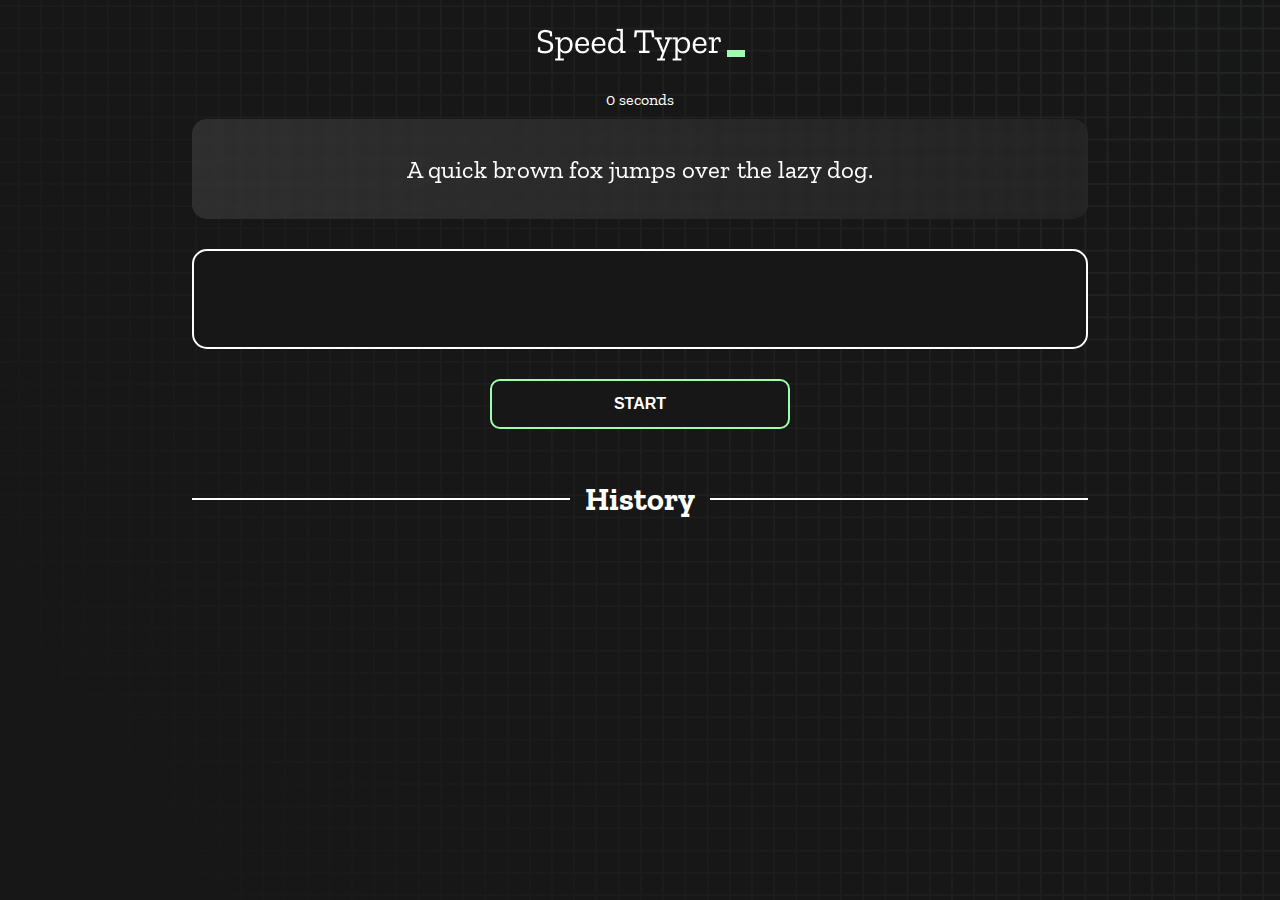
==== index.html @ 41b94ed2 "Initial commit" ====
<!DOCTYPE html>
<html lang="en">
  <head>
    <meta charset="UTF-8" />
    <meta http-equiv="X-UA-Compatible" content="IE=edge" />
    <meta name="viewport" content="width=device-width, initial-scale=1.0" />
    <title>Speed Monster</title>
    <link rel="stylesheet" href="styles.css" />
    <link rel="preconnect" href="https://fonts.googleapis.com" />
    <link rel="preconnect" href="https://fonts.gstatic.com" crossorigin />
    <link
      href="https://fonts.googleapis.com/css2?family=Zilla+Slab:wght@300;400;500&display=swap"
      rel="stylesheet"
    />
  </head>
  <body>
    <h1 class="title"><img src="./logo.png" /></h1>
    <div id="show-time">0 seconds</div>

    <div class="box-container">
      <div id="question"></div>

      <div id="display" class="inactive"></div>

      <div class="buttons">
        <button id="starts">START</button>
      </div>

      <div class="divider-container">
        <div class="line"></div>
        <h1 class="title2">History</h1>
        <div class="line"></div>
      </div>
      <div id="histories"></div>
    </div>

    <div id="countdown"></div>
    <div id="modal-background" class="hidden"></div>
    <div id="result" class="hidden"></div>

    <script src="./history.js"></script>
    <script src="./script.js"></script>
  </body>
</html>
---- styles.css ----
* {
  padding: 0;
  margin: 0;
  box-sizing: border-box;
}

body {
  background-image: url("./bg.png");
  background-size: cover;
  background-position: left top;
  font-family: "Zilla Slab", serif;
}

.box-container {
  width: 70%;
  margin: 0 auto;
}

#question {
  height: 100px;
  display: flex;
  align-items: center;
  justify-content: center;
  color: white;
  font-size: 25px;
  border-radius: 15px;
  background: rgb(255, 255, 255);
  background: linear-gradient(
    92.49deg,
    rgba(255, 255, 255, 0.1) 0.18%,
    rgba(255, 255, 255, 0.05) 99.85%
  );
  backdrop-filter: blur(5px);
  margin-bottom: 30px;
}

#display {
  height: 100px;
  display: flex;
  flex-wrap: wrap;
  align-items: center;
  padding-left: 5rem;
  color: white;
  font-size: 32px;
  background-color: #171717;
  border: 2px solid #9dffad;
  border-radius: 15px;
}

#countdown {
  position: fixed;
  height: 100vh;
  width: 100vw;
  background-color: rgba(0, 0, 0, 0.8);
  top: 0;
  left: 0;
  display: flex;
  align-items: center;
  justify-content: center;
  font-size: 3rem;
  color: white;
  display: none;
}
#result {
  position: fixed;
  top: 10%; 
  left: 10%;
  transform: translate(-50%, -50%);
  height: 250px;
  width: 400px;
  background-color: #171717;
  border-radius: 15px;
  border: 2px solid #9dffad;
  color: white;
  text-align: center;
  padding: 2rem;
}
#show-time{
  text-align: center;
  color: white;
  margin: 10px 0;
}

.green {
  color: #9dffad;
}
.red {
  color: #eb6565;
}
.bold {
  font-weight: 700;
}
.inactive {
  border: 2px solid white !important;
}
.hidden {
  display: none;
}
.title {
  text-align: center;
  color: white;
  margin: 20px 0;
}

.divider-container {
  height: 80px;
  display: flex;
  justify-content: center;
  align-items: center;
  gap: 15px;
  margin: 0 auto;
}

.line {
  height: 2px;
  background: white;
  width: 100%;
}

.title2 {
  color: white;
  display: block;
}

.buttons {
  display: flex;
  justify-content: center;
  margin: 30px 0;
}
button {
  padding: 10px 20px;
  border: none;
  font-size: 16px;
  font-weight: bold;
  width: 300px;
  height: 50px;
  color: white;
  background-color: #171717;
  border-radius: 10px;
  border: 2px solid #9dffad;
  cursor: pointer;
}

#histories {
  display: flex;
  flex-wrap: wrap;
  justify-content: space-around;
}

.card {
  width: 100%;
  height: 100%;
  padding: 50px;
  display: flex;
  justify-content: space-between;
  align-items: center;
  padding: 20px 30px;
  color: white;
  border-radius: 15px;
  background: rgb(255, 255, 255);
  background: linear-gradient(
    92.49deg,
    rgba(255, 255, 255, 0.1) 0.18%,
    rgba(255, 255, 255, 0.05) 99.85%
  );
  backdrop-filter: blur(5px);
  margin-bottom: 30px;
}

#modal-background {
  background: rgb(255, 255, 255);
  background: linear-gradient(
    92.49deg,
    rgba(255, 255, 255, 0.1) 0.18%,
    rgba(255, 255, 255, 0.05) 99.85%
  );
  backdrop-filter: blur(5px);
  height: 100vh;
  width: 100%;
  position: fixed;
  top: 0;
}

@media only screen and (max-width: 700px) {
  .box-container {
    padding: 0 20px;
    width: 100%;
  }
  .card {
    flex-direction: column;
  }
}
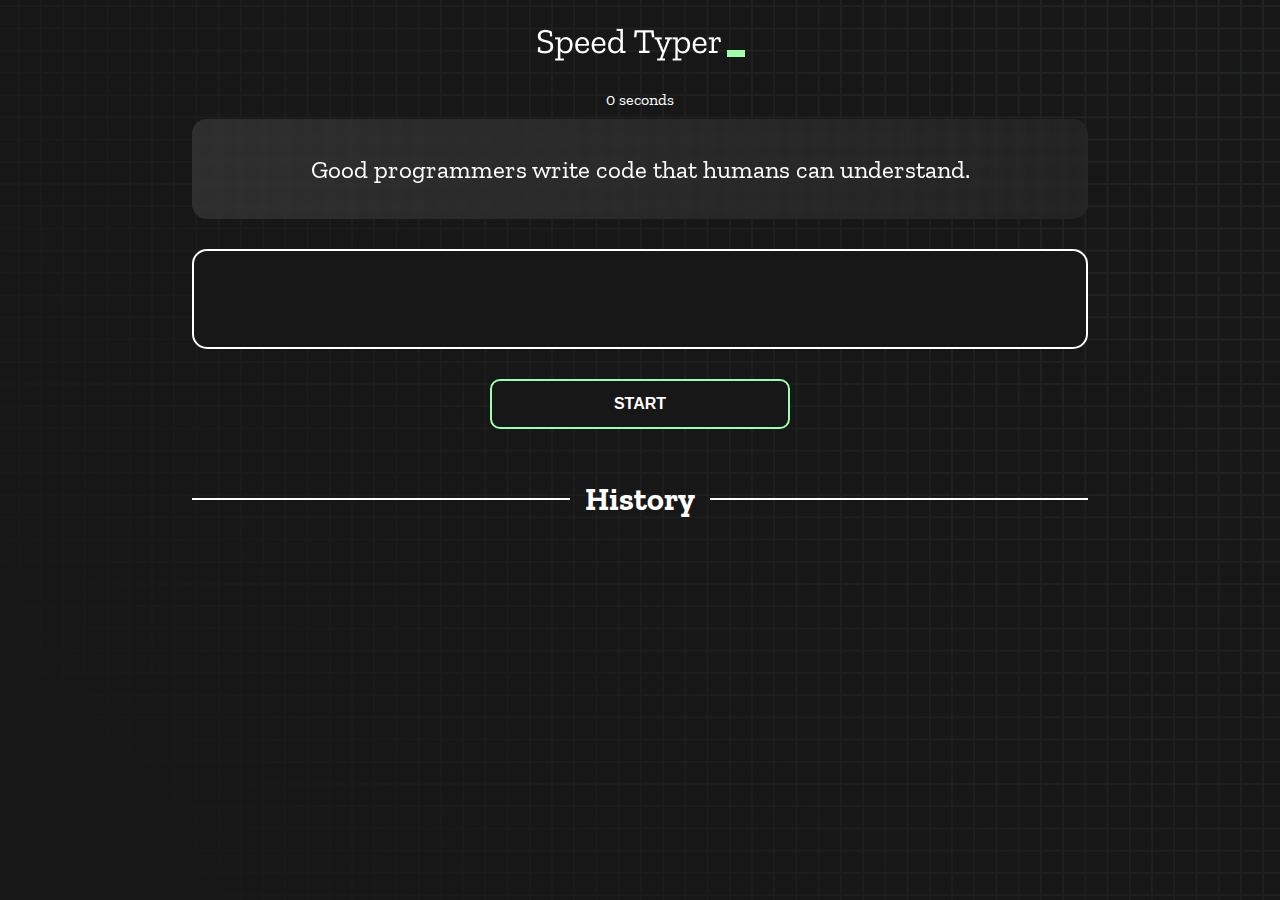
==== commit c6f6ee58: "start button fixed" ====
--- a/index.html
+++ b/index.html
@@ -23,7 +23,7 @@
       <div id="display" class="inactive"></div>
 
       <div class="buttons">
-        <button id="starts">START</button>
+        <button id="start">START</button>
       </div>
 
       <div class="divider-container">
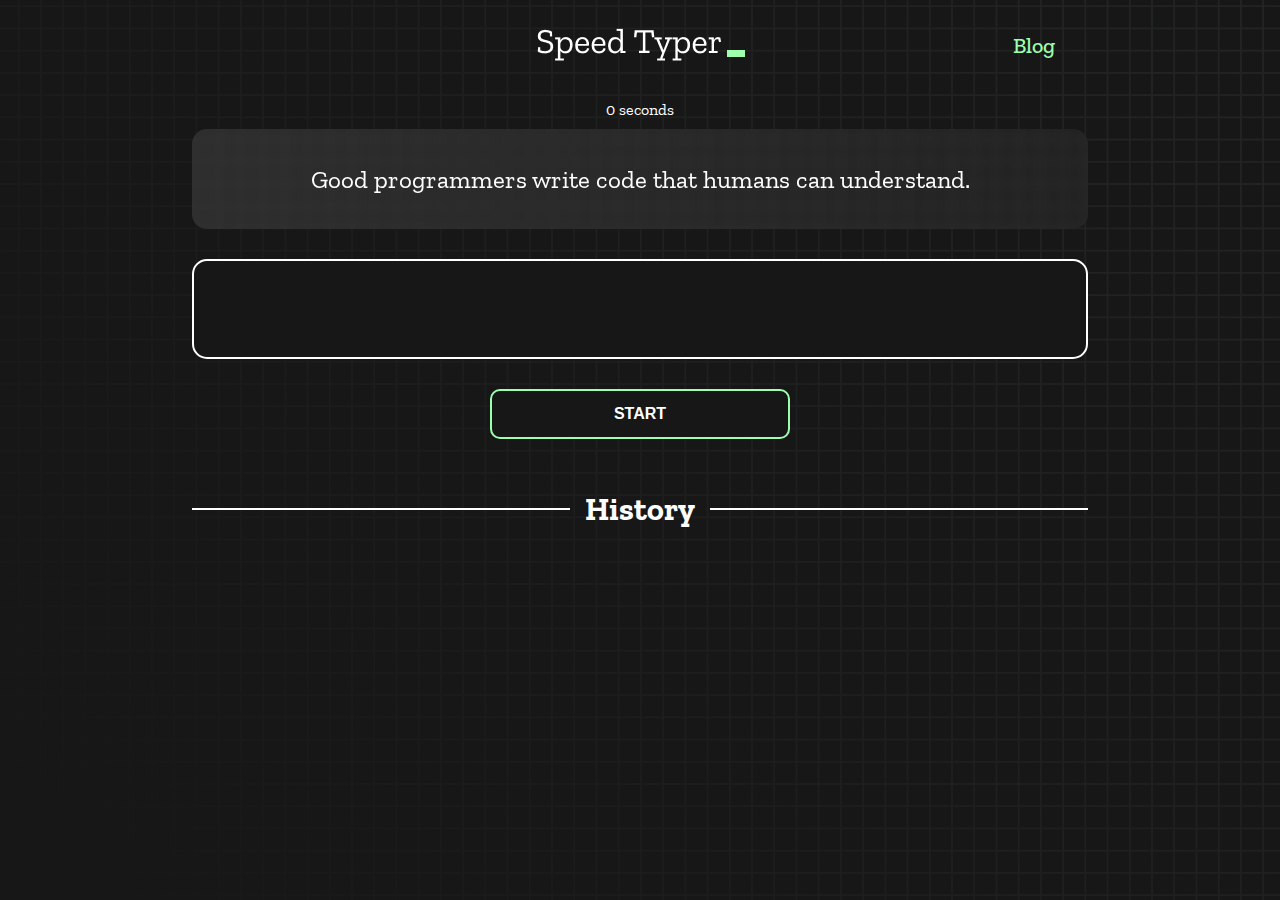
==== commit 85d772b8: "blog section added" ====
--- a/index.html
+++ b/index.html
@@ -14,7 +14,11 @@
     />
   </head>
   <body>
-    <h1 class="title"><img src="./logo.png" /></h1>
+    <header>
+      <h1 class="title"><img src="./logo.png" /></h1>
+      <a href="./blog.html" id="blog">Blog</a>
+    </header>
+    
     <div id="show-time">0 seconds</div>
 
     <div class="box-container">
@@ -23,7 +27,7 @@
       <div id="display" class="inactive"></div>
 
       <div class="buttons">
-        <button id="start">START</button>
+        <button id="starts">START</button>
       </div>
 
       <div class="divider-container">
--- a/styles.css
+++ b/styles.css
@@ -15,6 +15,28 @@
   width: 70%;
   margin: 0 auto;
 }
+
+/* header section */
+header {
+  display: flex;
+  justify-content: center;
+  align-items: center;
+  position: relative;
+}
+
+header a{
+  text-decoration: none;
+}
+
+#blog {
+  position: absolute;
+  color: #9dffad;
+  right: 225px;
+  font-size: 22px;
+  font-weight: 500;
+  cursor: pointer;
+}
+
 
 #question {
   height: 100px;
@@ -63,8 +85,8 @@
 }
 #result {
   position: fixed;
-  top: 10%; 
-  left: 10%;
+  top: 50%; 
+  left: 50%;
   transform: translate(-50%, -50%);
   height: 250px;
   width: 400px;
@@ -142,19 +164,20 @@
 }
 
 #histories {
-  display: flex;
-  flex-wrap: wrap;
-  justify-content: space-around;
+  display: grid;
+  grid-template-columns: repeat(3,1fr);
+  grid-gap: 20px;
+  margin-bottom: 30px;
 }
 
 .card {
   width: 100%;
   height: 100%;
-  padding: 50px;
-  display: flex;
-  justify-content: space-between;
-  align-items: center;
   padding: 20px 30px;
+  display: flex;
+  flex-direction: column;
+  gap: 10px;
+  align-items: center;
   color: white;
   border-radius: 15px;
   background: rgb(255, 255, 255);
@@ -186,7 +209,44 @@
     padding: 0 20px;
     width: 100%;
   }
+  #histories {
+    display: flex;
+    flex-wrap: wrap;
+    justify-content: space-around;
+  }
   .card {
     flex-direction: column;
-  }
-}
+    gap: 10px;
+  }
+  #blog {
+    right: 10px;
+  }
+}
+
+
+/* Blog Page Styles  */
+
+.blog {
+  color: white;
+  background-color: rgb(52, 50, 50);
+  border-radius: 5px;
+  padding: 30px 20px;
+  margin-bottom: 15px;
+}
+
+.blog h2 {
+  text-align: center;
+  margin-bottom: 20px;
+  color: #9dffad;
+}
+
+.blog p {
+  font-size: 18px;
+  font-weight: 500;
+  margin-top: 15px;
+}
+
+.blog b {
+  font-size: 20px;
+}
+
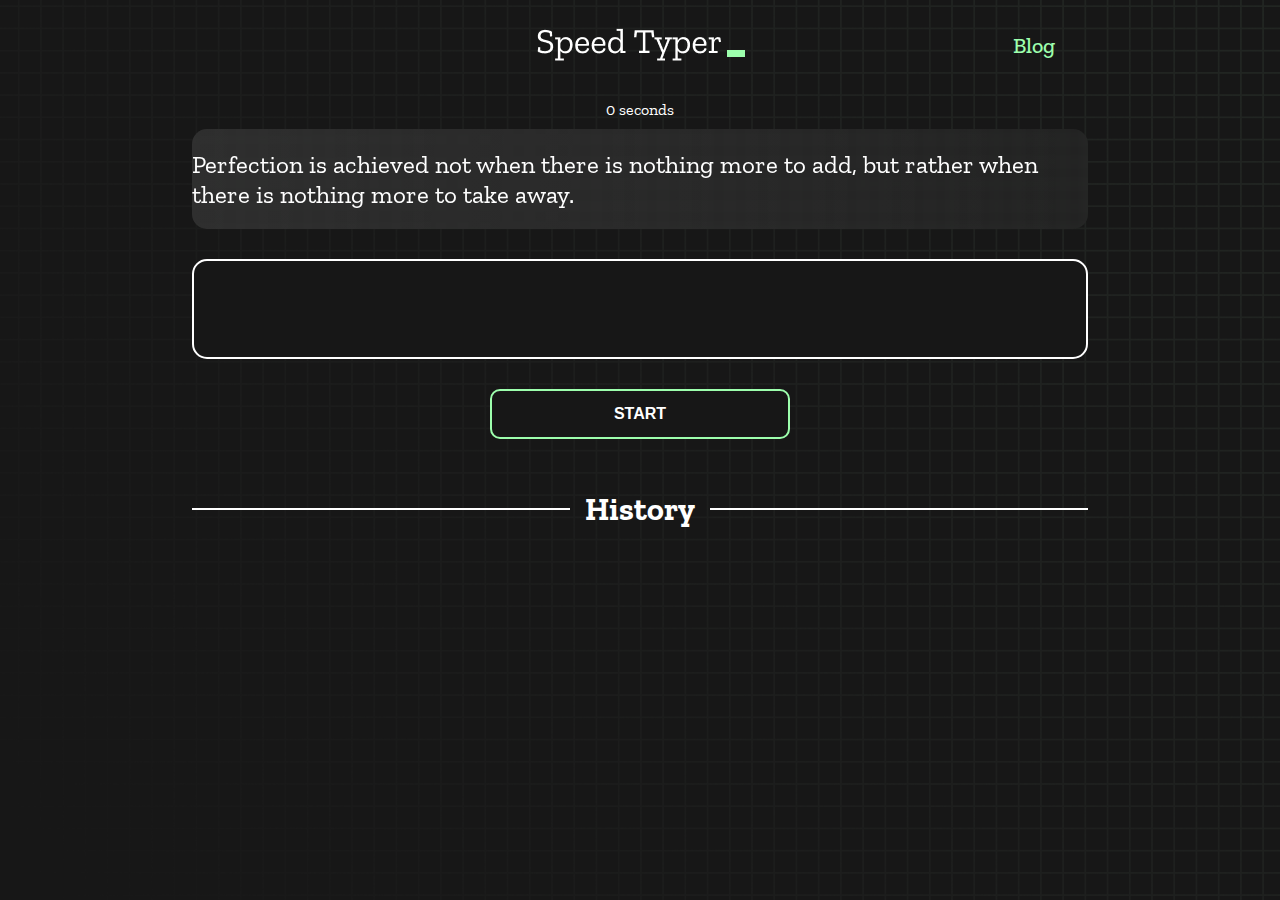
==== commit 4f43355d: "title updated and change background blog section" ====
--- a/index.html
+++ b/index.html
@@ -4,7 +4,7 @@
     <meta charset="UTF-8" />
     <meta http-equiv="X-UA-Compatible" content="IE=edge" />
     <meta name="viewport" content="width=device-width, initial-scale=1.0" />
-    <title>Speed Monster</title>
+    <title>Typing Speed</title>
     <link rel="stylesheet" href="styles.css" />
     <link rel="preconnect" href="https://fonts.googleapis.com" />
     <link rel="preconnect" href="https://fonts.gstatic.com" crossorigin />
--- a/styles.css
+++ b/styles.css
@@ -228,7 +228,12 @@
 
 .blog {
   color: white;
-  background-color: rgb(52, 50, 50);
+  background: rgb(255, 255, 255);
+  background: linear-gradient(
+    92.49deg,
+    rgba(255, 255, 255, 0.1) 0.18%,
+    rgba(255, 255, 255, 0.05) 99.85%
+  );
   border-radius: 5px;
   padding: 30px 20px;
   margin-bottom: 15px;
